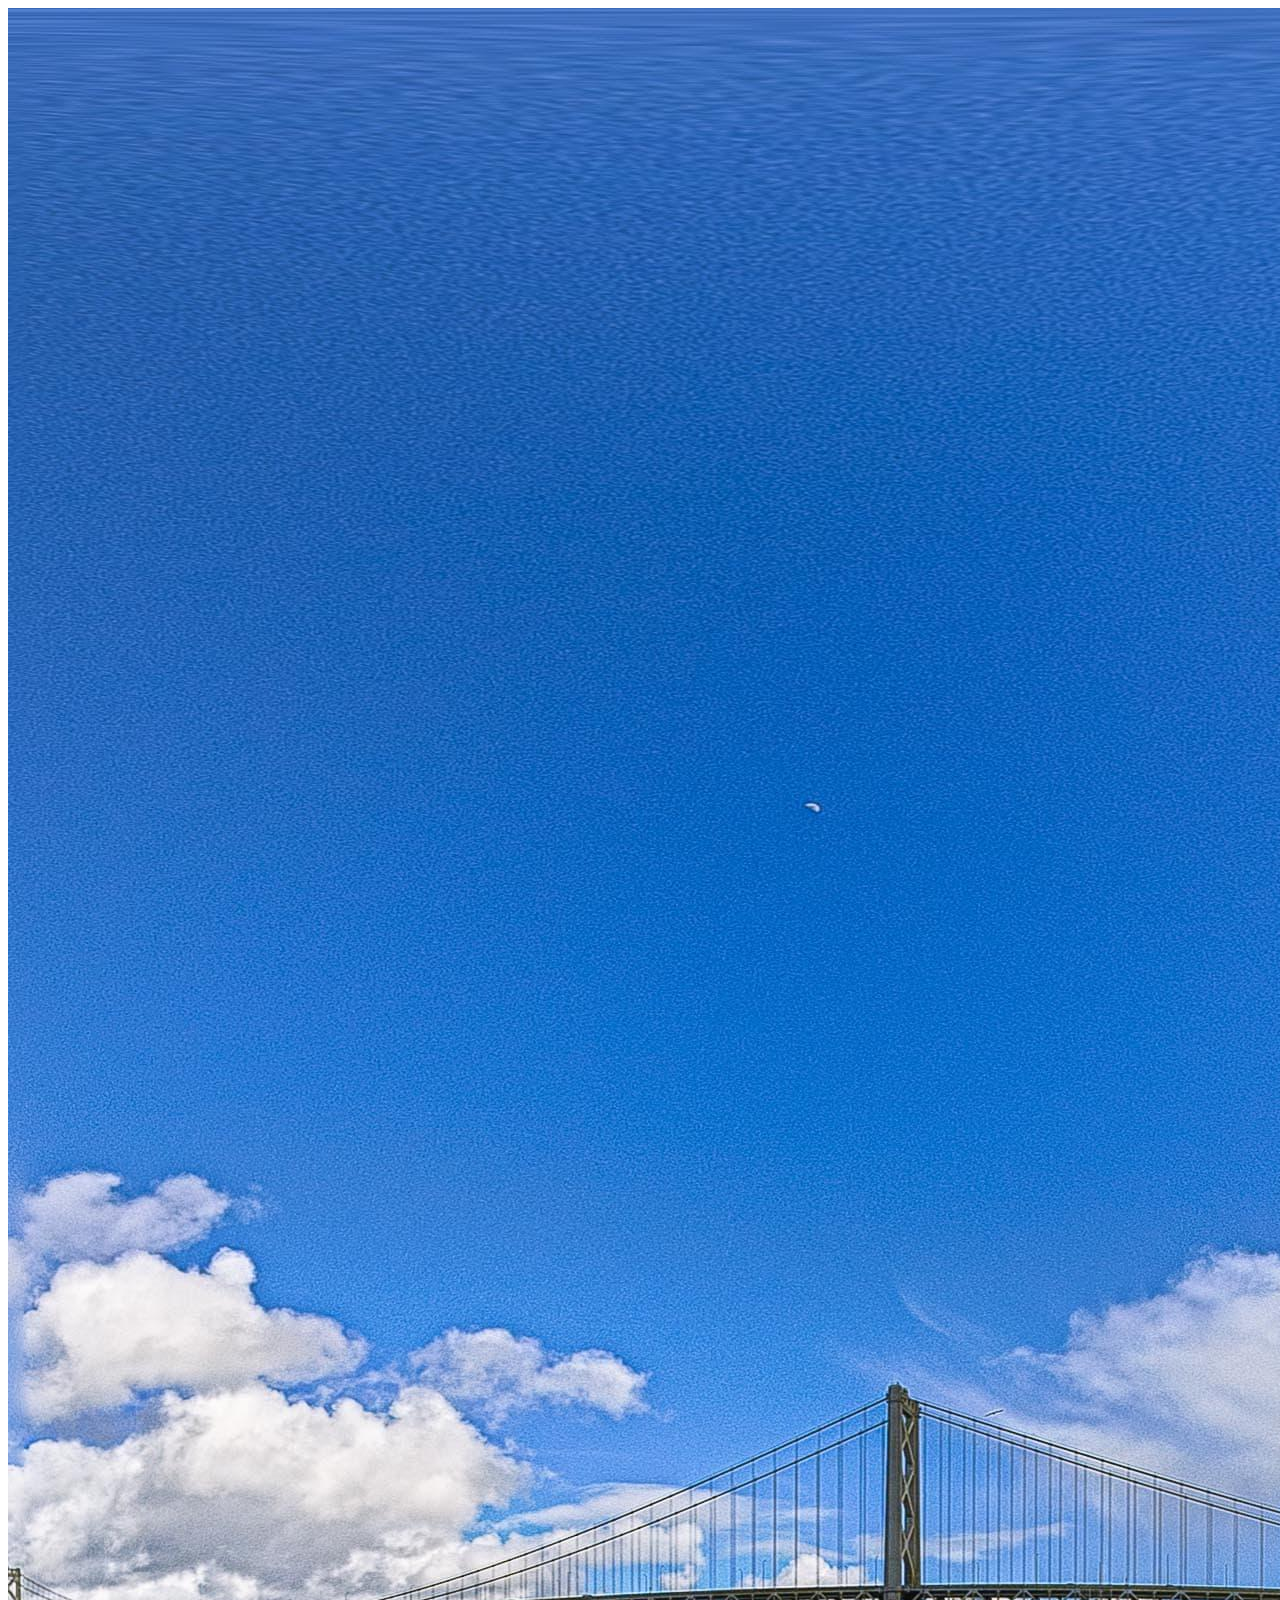
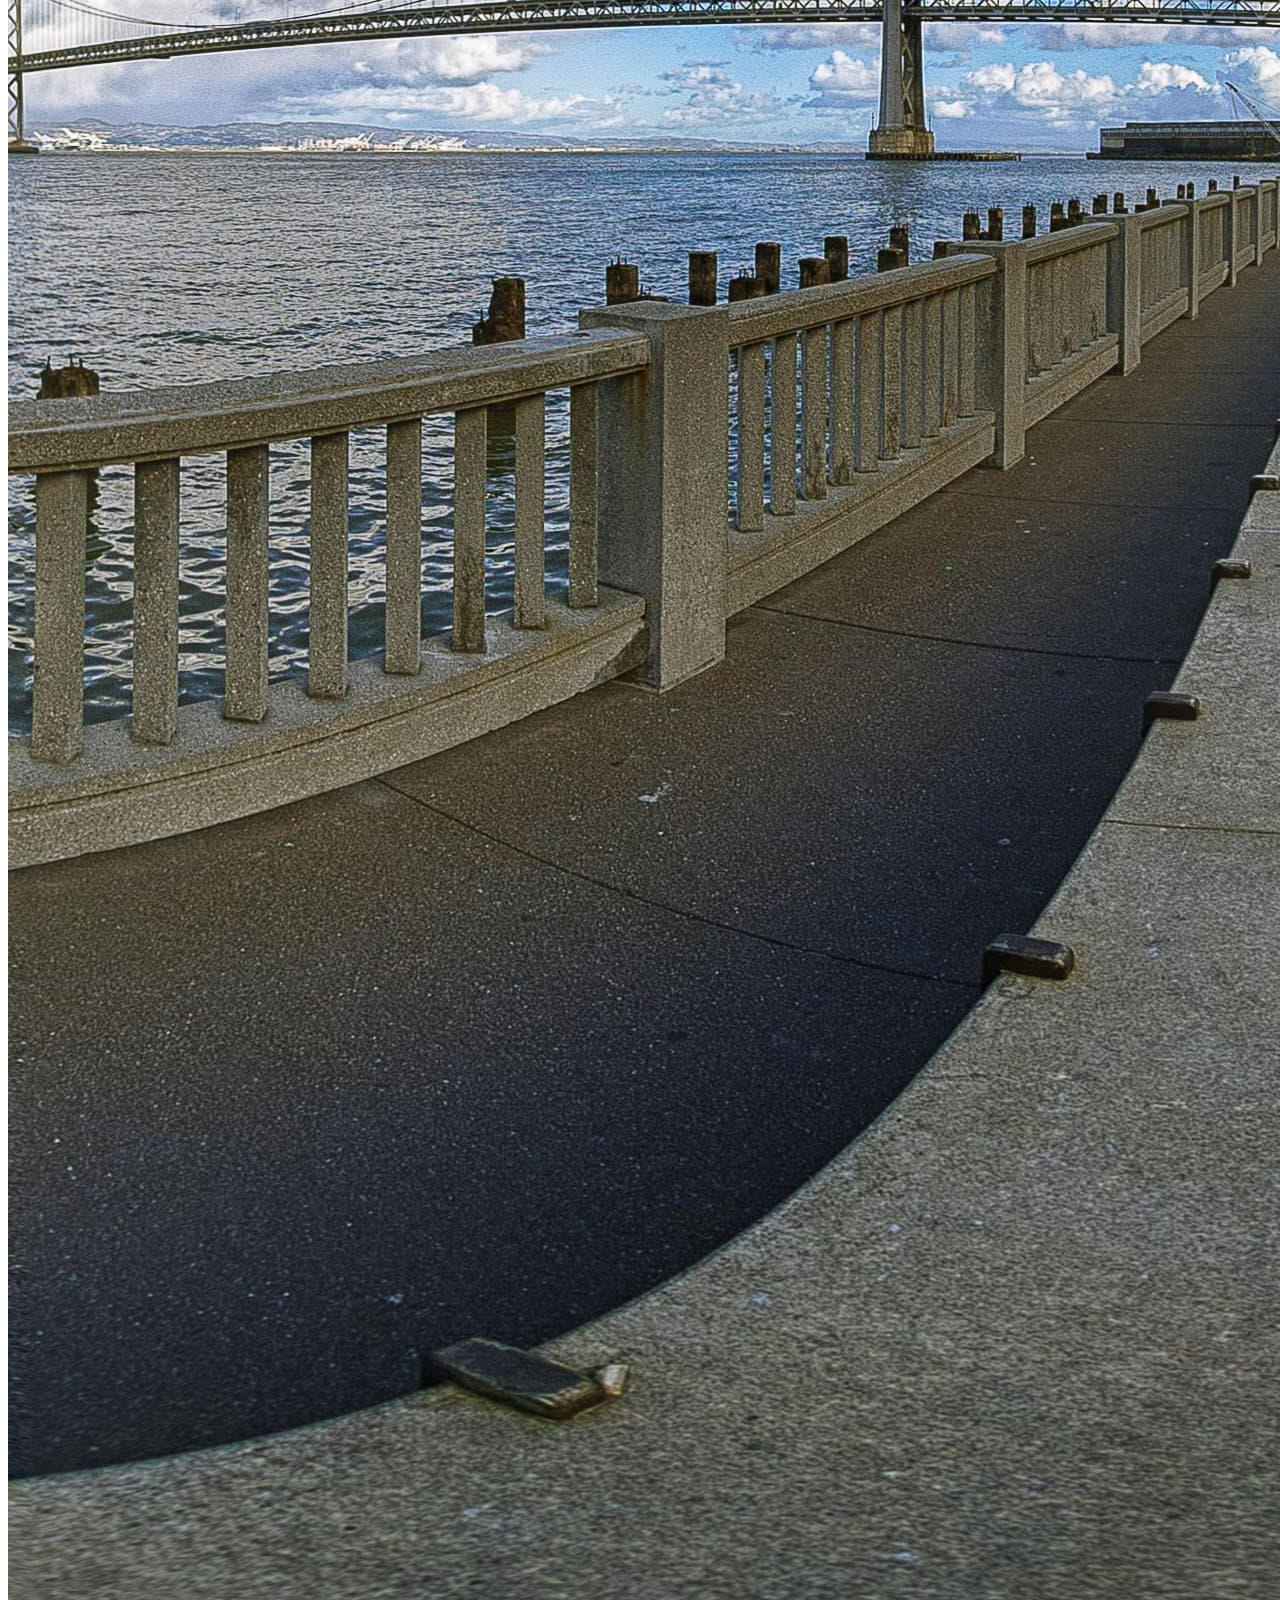
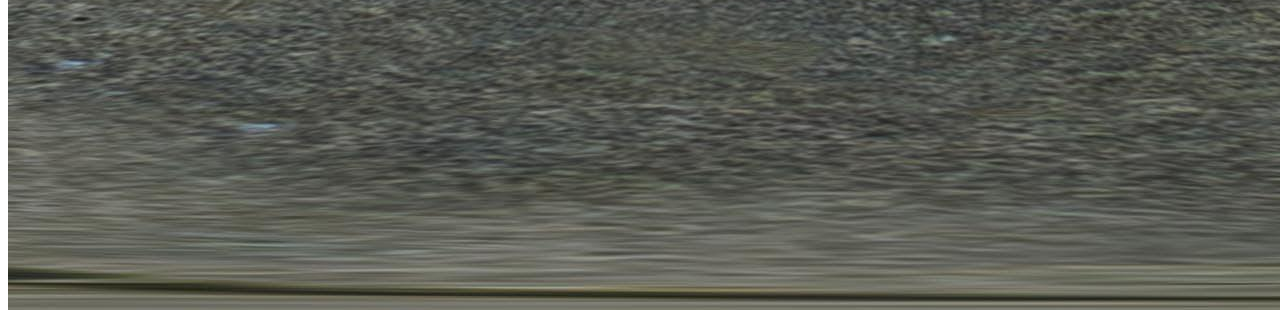
==== home.html @ c1677234 "Creating home page" ====
<html>
  <head>
    <script src="https://aframe.io/releases/0.5.0/aframe.min.js"></script>
  </head>
  <body>
    <a-scene>
      <a-assets>
        <img id="home"src="assets/images/home.jpeg"/>
      </a-assets>
      <a-text value="Hello, World!" position="0 0 0" width='5'></a-text>
      <a-sky material="src: #home">
        <a-animation attribute="rotation"
             dur="20000"
             fill="forwards"
             to="0 360 0"
             repeat="indefinite"
             easing="linear"
             ></a-animation>
        </a-animation>
      </a-sky>
    </a-scene>
  </body>
</html>
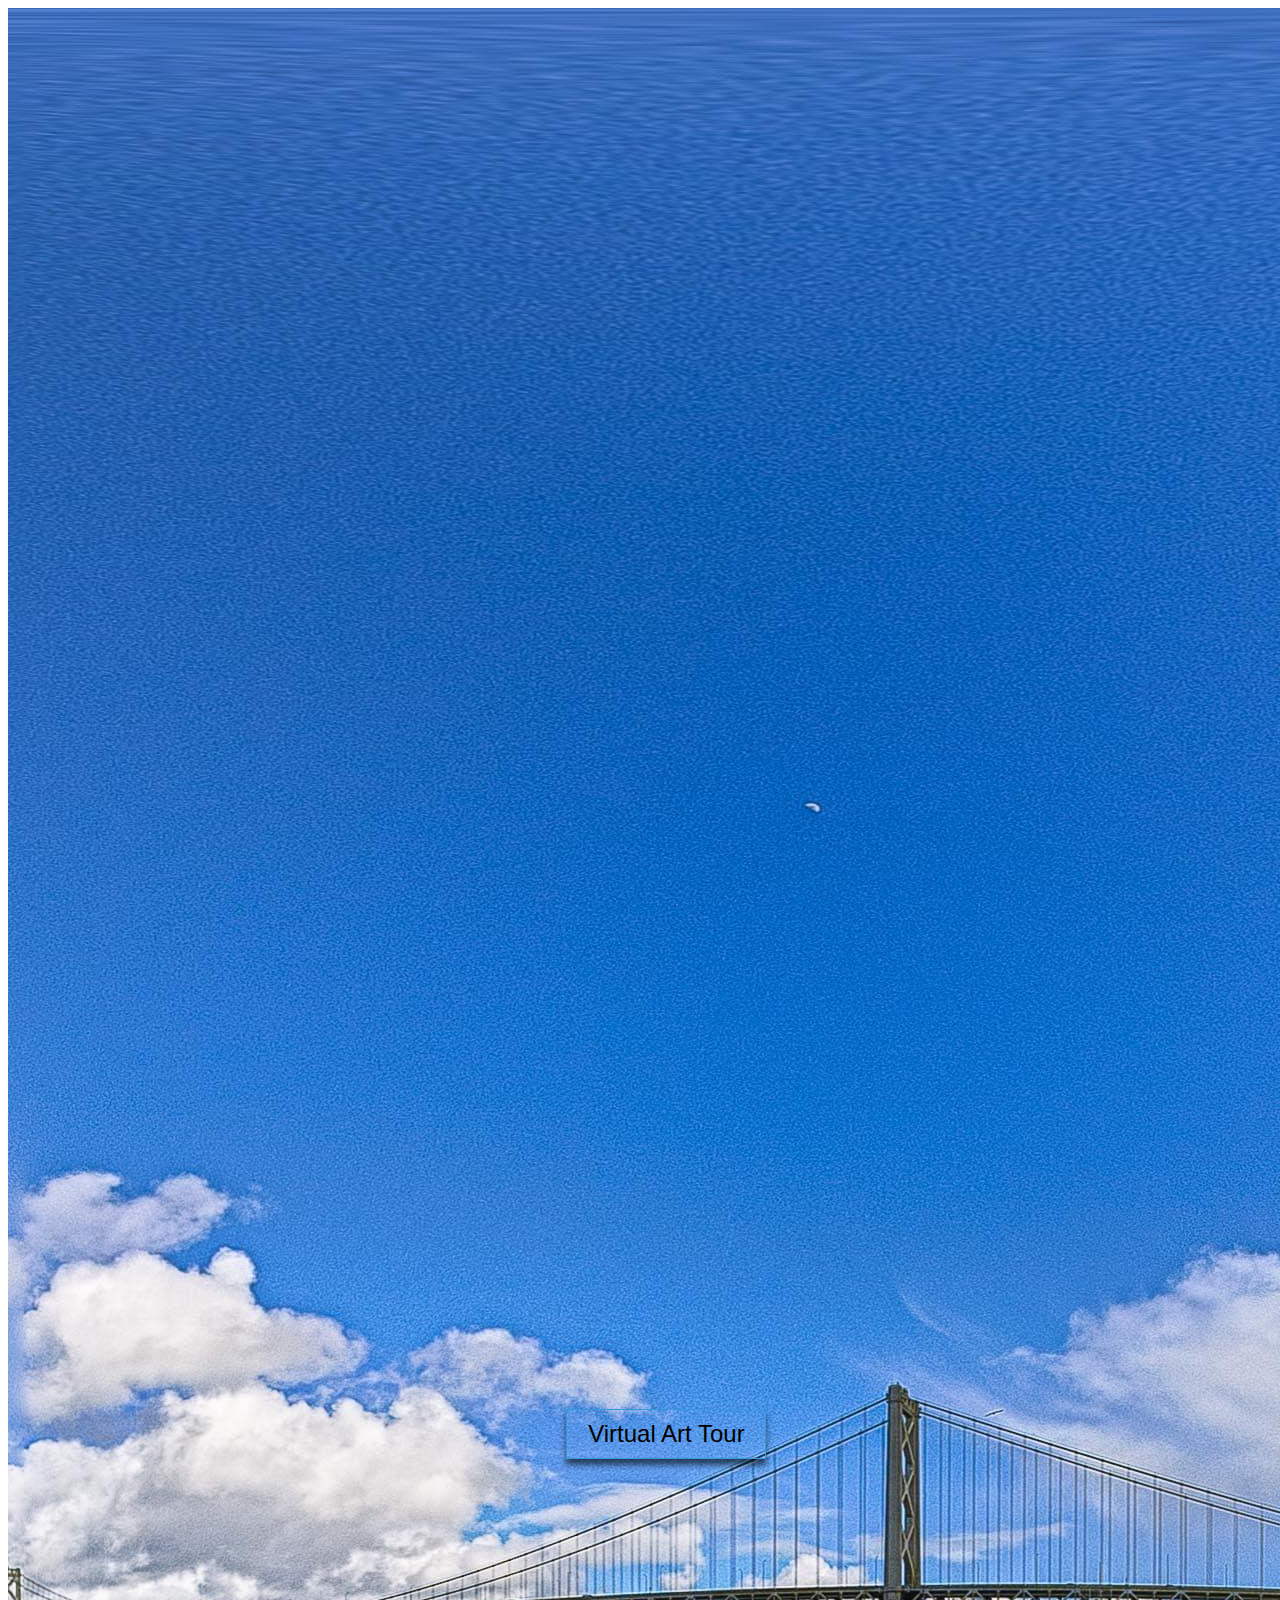
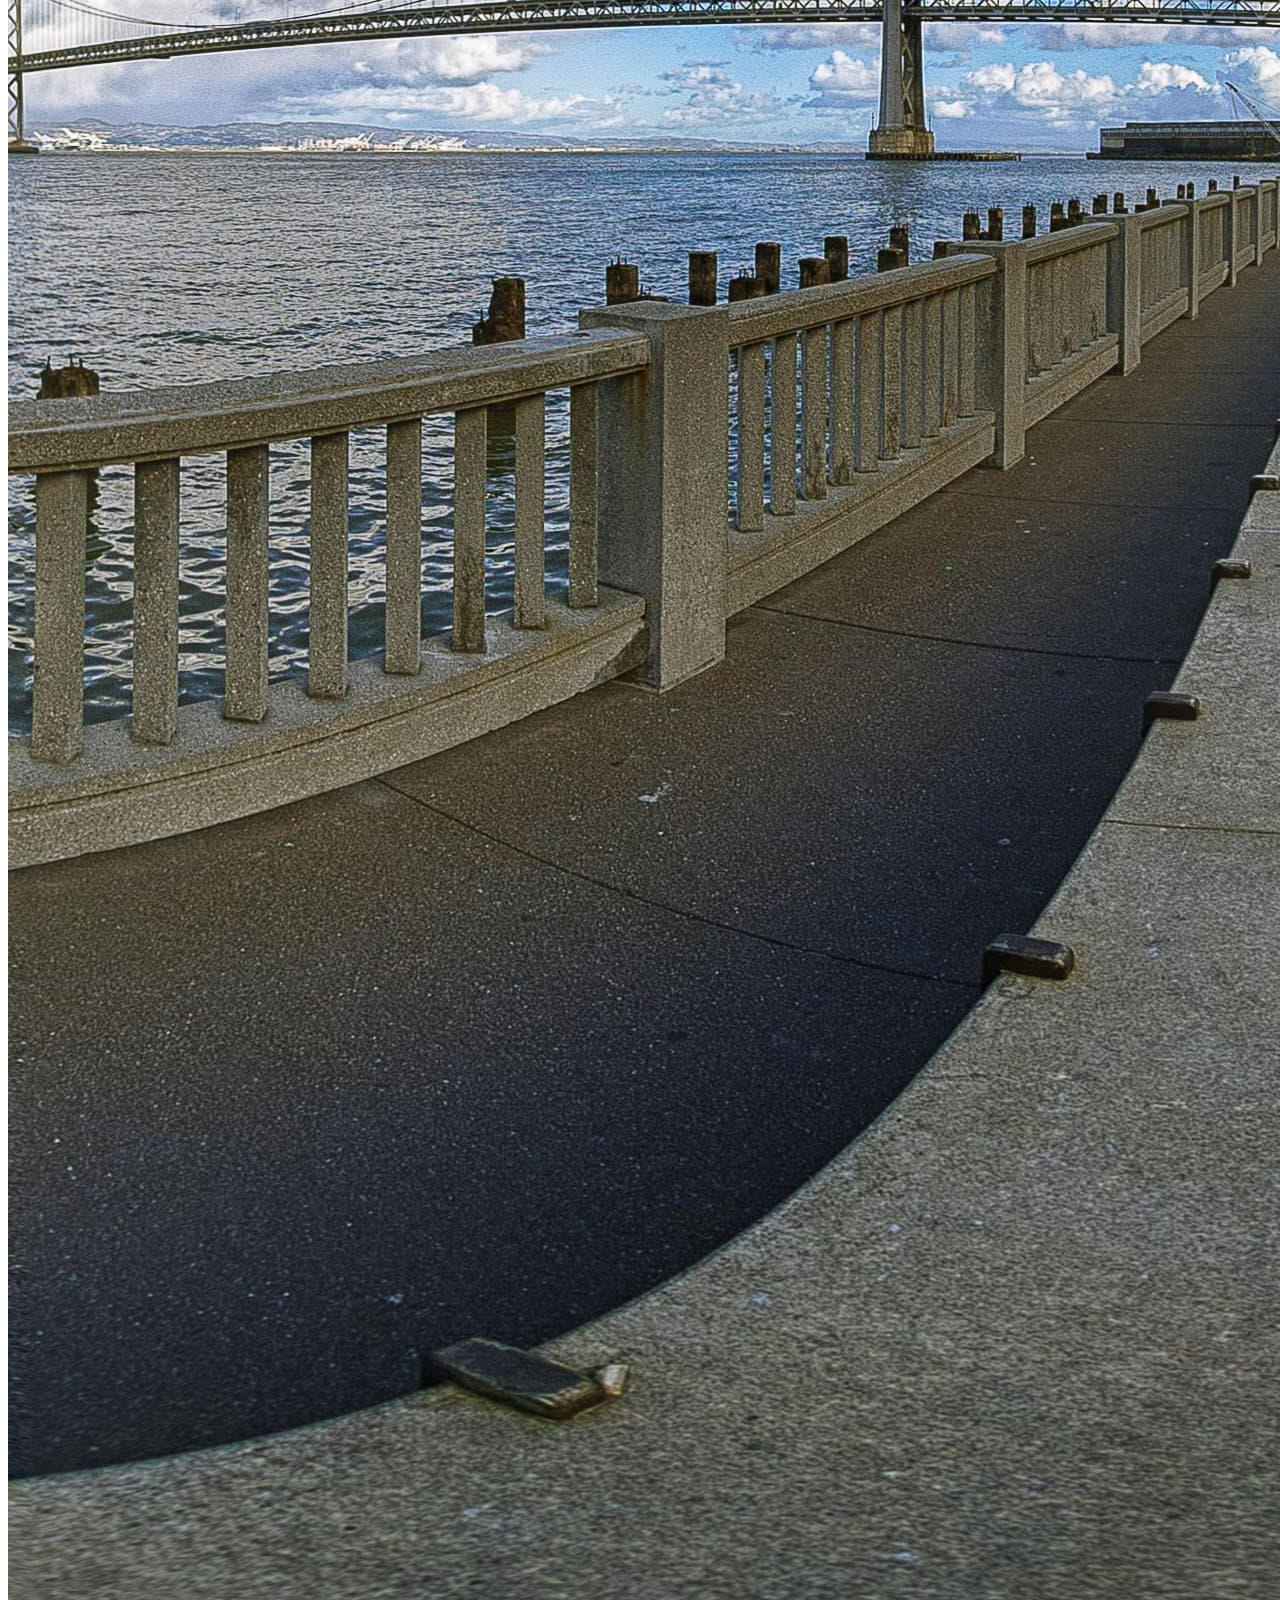
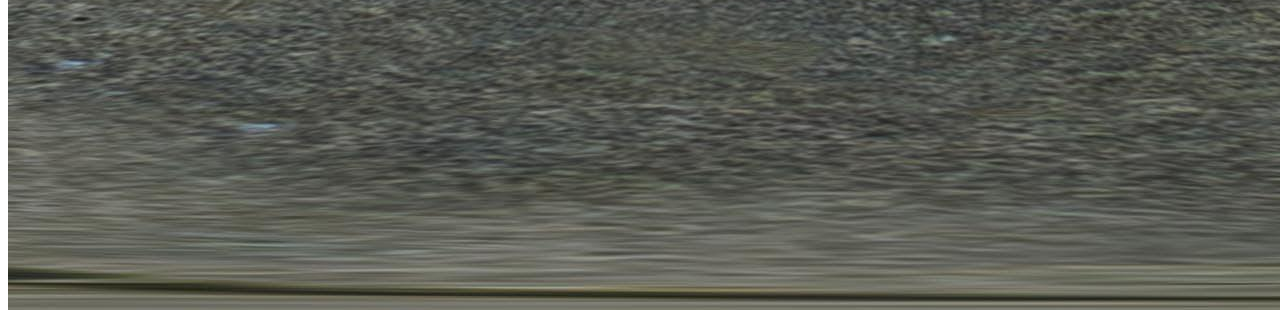
==== commit 5d68fbff: "home page additions" ====
--- a/home.html
+++ b/home.html
@@ -1,23 +1,28 @@
 <html>
   <head>
     <script src="https://aframe.io/releases/0.5.0/aframe.min.js"></script>
+    <link rel="stylesheet" href="cssfiles/main.css">
   </head>
-  <body>
-    <a-scene>
-      <a-assets>
-        <img id="home"src="assets/images/home.jpeg"/>
-      </a-assets>
-      <a-text value="Hello, World!" position="0 0 0" width='5'></a-text>
-      <a-sky material="src: #home">
-        <a-animation attribute="rotation"
-             dur="20000"
-             fill="forwards"
-             to="0 360 0"
-             repeat="indefinite"
-             easing="linear"
-             ></a-animation>
-        </a-animation>
-      </a-sky>
-    </a-scene>
+  <body></body>
+    <div style="position:relative;">
+      <a-scene>
+        <a-assets>
+          <img id="home"src="assets/images/home.jpeg"/>
+        </a-assets>
+        <a-sky material="src: #home">
+          <a-animation attribute="rotation"
+               dur="30000"
+               fill="forwards"
+               to="0 360 0"
+               repeat="indefinite"
+               easing="linear"
+               ></a-animation>
+          </a-animation>
+        </a-sky>
+      </a-scene>
+      <div style="position:absolute; top:40%; right:40%; z-index:1000;">
+        <input type="button" value="Virtual Art Tour" onclick="window.location.href='main.html'" class="btn"> 
+      </div>
+  </div>
   </body>
 </html>
--- a/cssfiles/main.css
+++ b/cssfiles/main.css
@@ -0,0 +1,10 @@
+.btn { 
+    cursor: pointer; 
+    border: 1px solid #3498db; 
+    background-color: transparent; 
+    height: 50px; 
+    width: 200px; 
+    color: black; 
+    font-size: 1.5em; 
+    box-shadow: 0 6px 6px rgba(0, 0, 0, 0.6); 
+} 